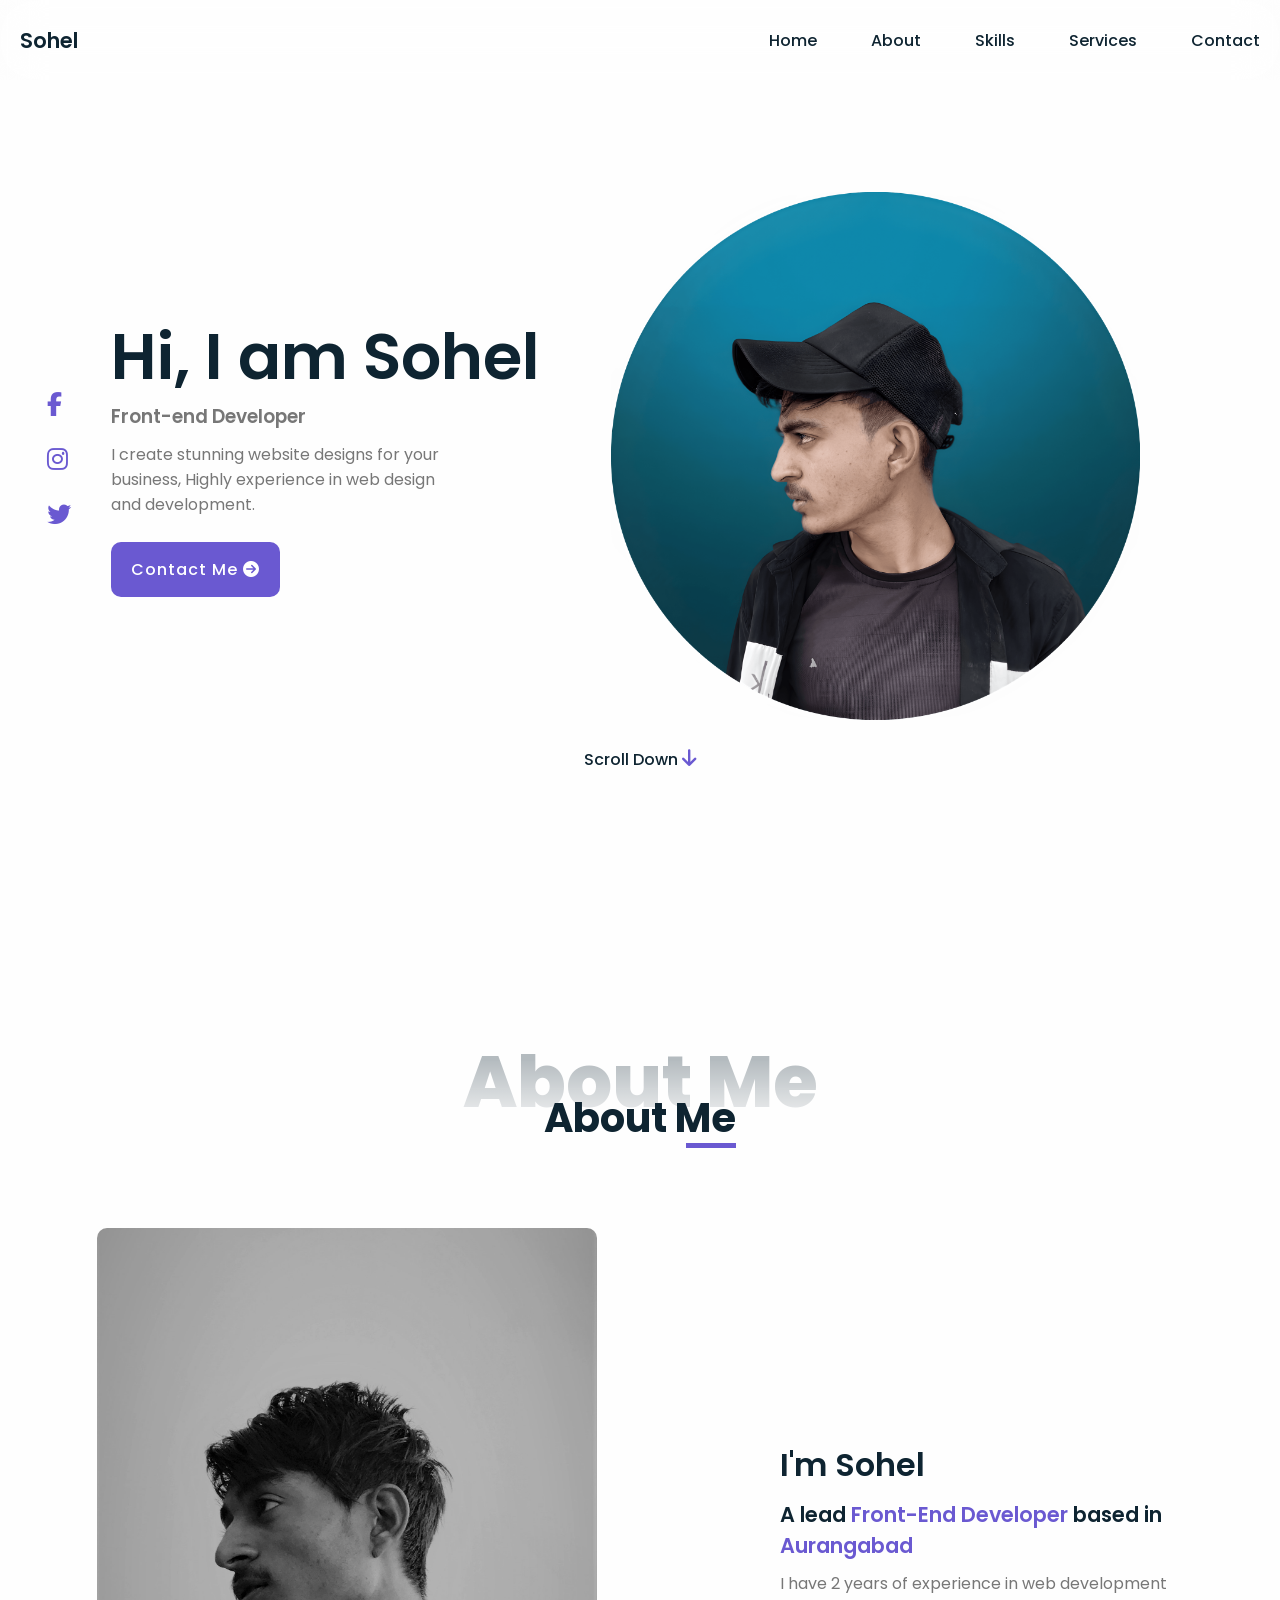
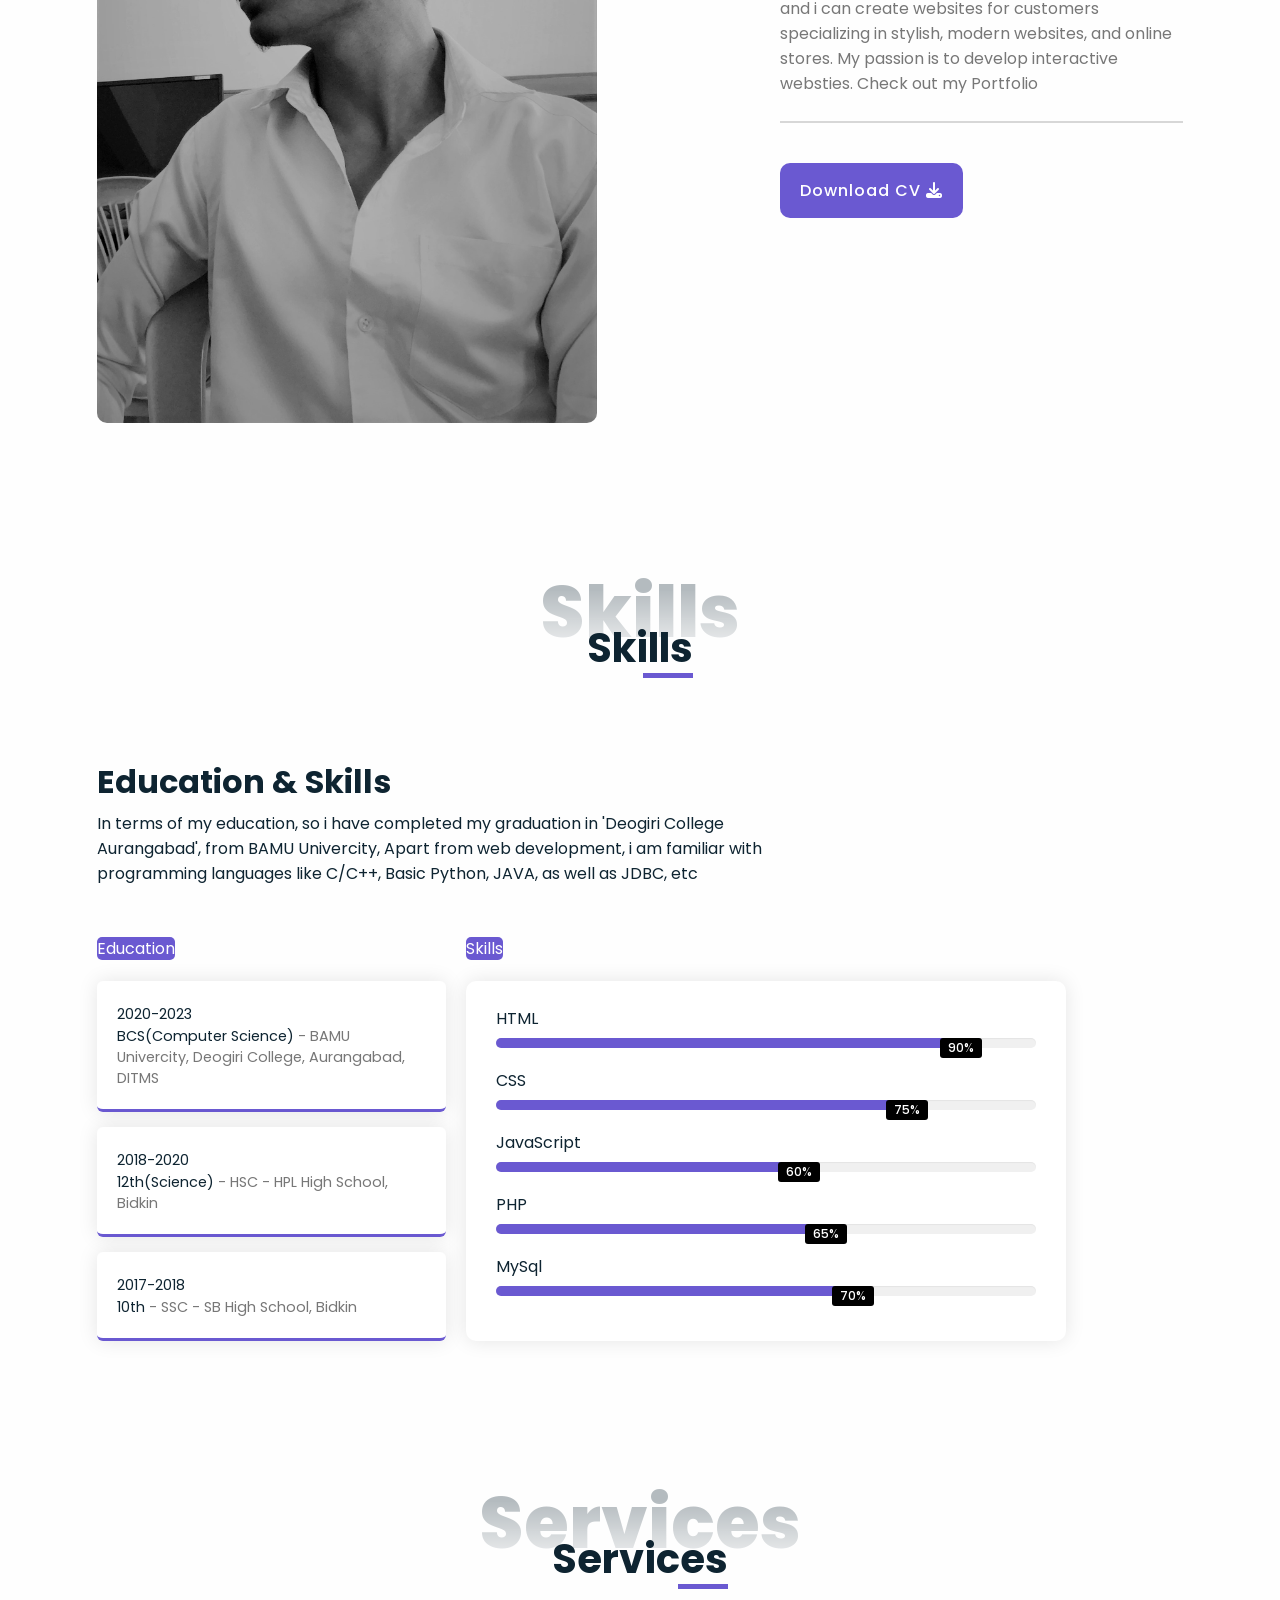
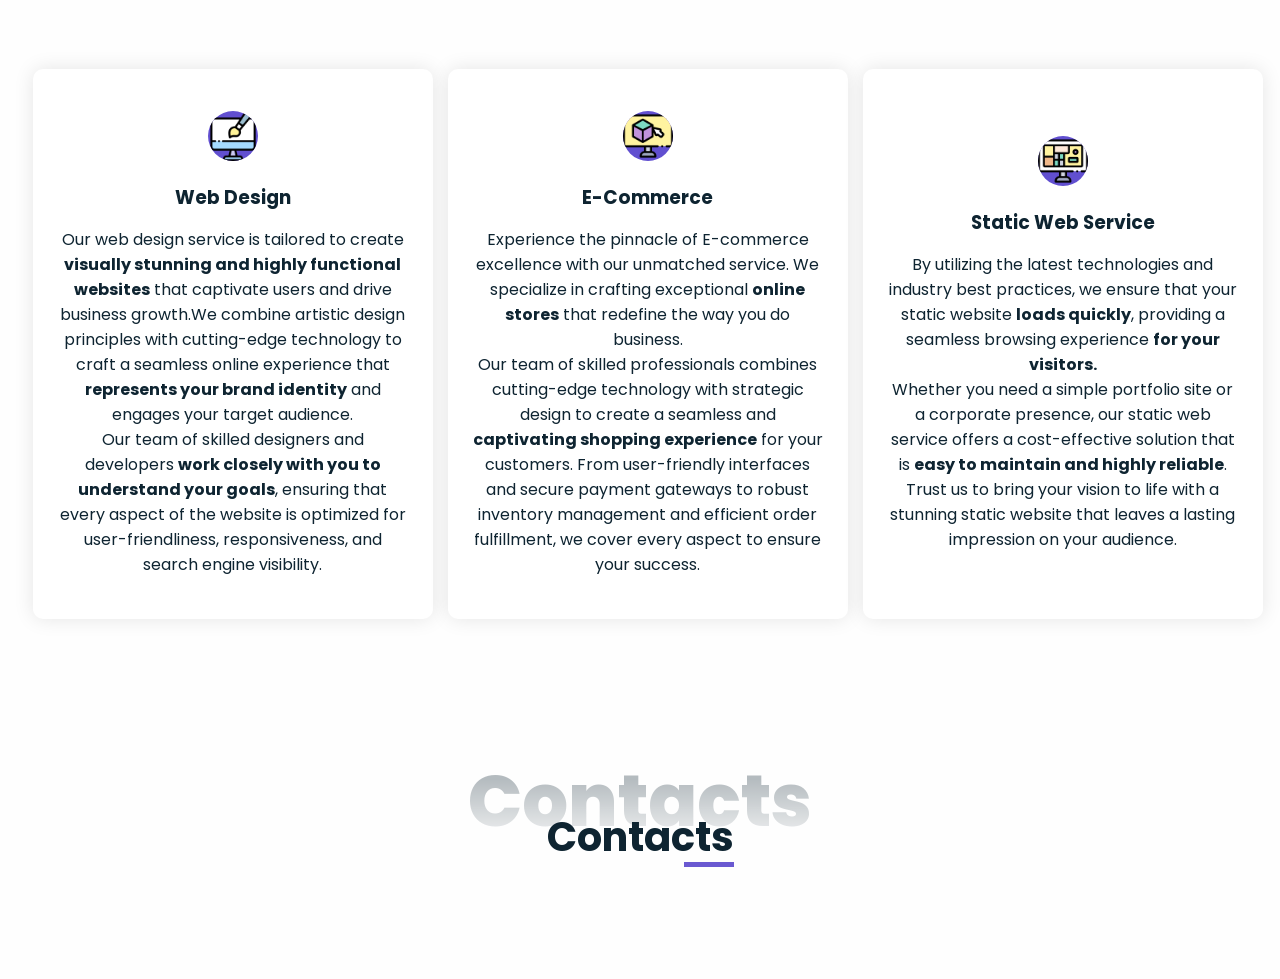
==== index.html @ 74f2a957 "Add files via upload" ====
<!DOCTYPE html>
<html lang="en">

<head>
    <meta charset="UTF-8">
    <meta http-equiv="X-UA-Compatible" content="IE=edge">
    <meta name="viewport" content="width=device-width, initial-scale=1.0">
    <title>Portfolio</title>
    <link rel="stylesheet" href="style.css">
    <link rel="stylesheet" href="https://cdnjs.cloudflare.com/ajax/libs/font-awesome/6.2.1/css/all.min.css">
</head>

<body>


    <!-- ========Header======== -->
    <header>
        <div class="nav-bar">
            <a href="#about" class="logo">Sohel</a>
            <div class="navigation">
                <div class="nav-items">
                    <a href="#home">Home</a>
                    <a href="#about">About</a>
                    <a href="#skills">Skills</a>
                    <a href="#services">Services</a>
                    <a href="#contacts">Contact</a>
                </div>
            </div>
        </div>
    </header>


    <!-- ========Home section======== -->

    <section class="home flex-center" id="home">
        <div class="home-container">
            <div class="media-icons">
                <a href="https://www.facebook.com/realuniqueox/" target="_blank"><i class="fab fa-facebook-f"></i></a>
                <a href="https://www.instagram.com/real_unique_ox_/" target="_blank"><i class="fab fa-instagram"></i></a>
                <a href="#"><i class="fab fa-twitter"></i></a>
            </div>
            <div class="info">
                <h2>Hi, I am Sohel</h2>
                <h3>Front-end Developer</h3>
                <p>I create stunning website designs for your business, Highly experience in web design and development.</p>
                <a href="#contacts" class="btn">Contact Me <i class="fa fa-arrow-circle-right"></i></a>
            </div>
            <div class="home-img">
                <img src="Images/main-img.png" alt="error">
            </div>
        </div>
        <a href="#about" class="scroll-down">Scroll Down <i class="fas fa-arrow-down"></i></a>
    </section>


    <!-- ========About section======== -->

    <section class="about section" id="about">
        <div class="container flex-center">
            <h1 class="section-title-01">About Me</h1>
            <h2 class="section-title-02">About Me</h2>
            <div class="content flex-center">
                <div class="about-img">
                    <img src="Images/about-img.png" alt="error">
                </div>
                <div class="about-info">
                    <div class="description">
                        <h3>I'm Sohel</h3>
                        <h4>A lead <span>Front-End Developer</span> based in <span>Aurangabad</span></h4>
                        <p>I have 2 years of experience in web development and i can create websites for customers specializing in stylish, modern websites, and online stores. My passion is to develop interactive websties. Check out my Portfolio</p>
                    </div>
                    <ul class="professional-list">
                        <li class="list-item">
                            <a href="https://www.mediafire.com/file/l3ec0ldaxnbcbvs/New_Resume.pdf/file" class="btn" target="_blank" >Download CV <i class="fas fa-download"></i></a>
                        </li>
                    </ul>
                </div>
            </div>
        </div>

    </section>

    <!-- ========Skills section======== -->
    <section class="skills section" id="skills">
        <div class="container flex-center">
            <h1 class="section-title-01">Skills</h1>
            <h1 class="section-title-02">Skills</h1>
            <div class="content">
                <div class="skills-description">
                    <h3>Education & Skills</h3>
                    <p>In terms of my education, so i have completed my graduation in 'Deogiri College Aurangabad', from BAMU Univercity, Apart from web development, i am familiar with programming languages like C/C++, Basic Python, JAVA, as well as JDBC, etc </p>
                </div>
                <div class="skills-info education-all">
                    <div class="education">
                        <h4><label>Education</label></h4>
                        <ul class="edu-list">
                            <li class="item">
                                <span class="year">2020-2023</span>
                                <p><span>BCS(Computer Science)</span> - BAMU Univercity, Deogiri College, Aurangabad, DITMS</p>
                            </li>
                            <li class="item">
                                <span class="year">2018-2020</span>
                                <p><span>12th(Science)</span> - HSC - HPL High School, Bidkin</p>
                            </li>
                            <li class="item">
                                <span class="year">2017-2018</span>
                                <p><span>10th</span> - SSC - SB High School, Bidkin</p>
                            </ul>
                        </li>
                    </div>

                    <!-- <div class="education">

                        <h4><label>Skills</label></h4>
                        <ul class="bars">

                            <li class="bar">
                                <div class="info">
                                    <span>HTML</span>
                                    <span>95%</span>
                                </div>
                                <div class="line html"></div>
                            </li>

                            <li class="bar">
                                <div class="info">
                                    <span>CSS</span>
                                    <span>85%</span>
                                </div>
                                <div class="line css"></div>
                            </li>

                            <li class="bar">
                                <div class="info">
                                    <span>JavaScript</span>
                                    <span>80%</span>
                                </div>
                                <div class="line javscript"></div>
                            </li>

                            <li class="bar">
                                <div class="info">
                                    <span>Jquery</span>
                                    <span>80%</span>
                                </div>
                                <div class="line jquery"></div>
                            </li>

                            <li class="bar">
                                <div class="info">
                                    <span>PHP</span>
                                    <span>75%</span>
                                </div>
                                <div class="line jquery"></div>
                            </li>

                        </ul>
                    </div> -->
                

                       <div class="education">

                        <h4><label>Skills</label></h4>

                        <div class="skills-bar">
                        <div class="bar">
                            <div class="info">
                                <span>HTML</span>
                            </div>
                            <div class="progress-line html"><span></span></div>
                        </div>
                        
                        <div class="bar">
                            <div class="info">
                                <span>CSS</span>
                            </div>
                            <div class="progress-line css"><span></span></div>
                        </div>
                        
                        <div class="bar">
                            <div class="info">
                                <span>JavaScript</span>
                            </div>
                            <div class="progress-line js"><span></span></div>
                        </div>
                        
                        <div class="bar">
                            <div class="info">
                                <span>PHP</span>
                            </div>
                            <div class="progress-line php"><span></span></div>
                        </div>
                        
                        <div class="bar">
                            <div class="info">
                                <span>MySql</span>
                            </div>
                            <div class="progress-line mysql"><span></span></div>
                        </div>
                    </div> 
                    </div>
                </div>
            </div>
        </div>
    </section>


        <!-- ========Services section======== -->
        <section class="services section" id="services">

            <div class="container flex-center">
                <h1 class="section-title-01">Services</h1>
                <h1 class="section-title-02">Services</h1>
                <div class="content">
                <div class="rows services">
                    
                    <div class="Card col-md-3 text-center">
                        <div class="icon">
                        <img src="Images/service-icons/icon1.png" alt="error">
                        </div>
                        <div>
                            <h3 class="heading">Web Design</h3>
                            <p class="description">Our web design service is tailored to create <b>visually stunning and highly functional websites</b> that captivate users and drive business growth.We combine artistic design principles with cutting-edge technology to craft a seamless online experience that <b>represents your brand identity</b> and engages your target audience. <br>Our team of skilled designers and developers <b>work closely with you to understand your goals</b>, ensuring that every aspect of the website is optimized for user-friendliness, responsiveness, and search engine visibility.</p>
                        </div>
                    </div>

                    <div class="Card col-md-3 text-center">
                        <div class="icon">
                            <img src="Images/service-icons/icon2.png" alt="error">
                        </div>
                        <div>
                            <h3 class="heading">E-Commerce</h3>
                            <p class="description">Experience the pinnacle of E-commerce excellence with our unmatched service. We specialize in crafting exceptional <b>online stores</b> that redefine the way you do business. <br> Our team of skilled professionals combines cutting-edge technology with strategic design to create a seamless and <b>captivating shopping experience</b> for your customers. From user-friendly interfaces and secure payment gateways to robust inventory management and efficient order fulfillment, we cover every aspect to ensure your success.</p>
                        </div>
                    </div>

                    <div class="Card col-md-3 text-center">
                        <div class="icon">
                            <img src="Images/service-icons/icon3.png" alt="error">
                        </div>
                        <div>
                            <h3 class="heading">Static Web Service</h3>
                            <p class="description">By utilizing the latest technologies and industry best practices, we ensure that your static website <b>loads quickly</b>, providing a seamless browsing experience <b>for your visitors.</b> <br> Whether you need a simple portfolio site or a corporate presence, our static web service offers a cost-effective solution that is <b>easy to maintain and highly reliable</b>. Trust us to bring your vision to life with a stunning static website that leaves a lasting impression on your audience.</p>
                        </div>
                    </div>

                </div>    
                </div>
        </section>

        <!-- ========Contacts section======== -->
        <section class="contacts section" id="contacts">

            <div class="container flex-center">
                <h1 class="section-title-01">Contacts</h1>
                <h1 class="section-title-02">Contacts</h1>
                <div class="content">
                    <div class="Rectangle">
                        
                    </div>
                </div>




        </section>

    <!-- ========External Scripts======== -->
    <script src="main.js"></script>
</body>

</html>
---- style.css ----
@import url('https://fonts.googleapis.com/css2?family=Poppins:ital,wght@0,100;0,200;0,300;0,400;0,500;0,600;0,700;0,800;0,900;1,100;1,200;1,300;1,400;1,500;1,600;1,700;1,800;1,900&display=swap');

:root{
    /* ========Main theme colors======== */
    --first-color: #0e2431;
    --second-color: #6a59d1;
    --third-color: #777;

    /* ========Hover colors======== */
    --hover-color: #614fd0;

    /* ========Background colors======== */
    --body-bg-color: #fefefe;
    --card-bg-color: #fff;
    --modal-bg-color: #fff;
    --bg-transparent-color: rgba(0,0,0,0.1);
    --transparent-color-01: rgba(0,0,0,0.1);
    --transparent-color-02: rgba(106,89,209,0.1);
    --line-color: #d7d7d7;

    /* ========colors Filter======== */
    --color-filter: invert(1);
    
    /* ========Box shadow======== */
    --box-shadow: 0px 0px 20px rgb(0 0 0 / 10%);


    /* ========Font size======== */
    --small-font-size: 0.9em;
    --normal-font-size: 1em;

    /* ========Scrollbar colors======== */
    --scroll-bar-color: #c5cadf;
    --scroll-thumb-color: #70768a;
    --scroll-thumb-hover-color: #454f6b;

}

*{
    margin: 0;
    padding: 0;
    box-sizing: border-box;
    font-family: 'Poppins', sans-serif;
}

html{
    scroll-behavior: smooth;
}

body{
    color: var(--first-color);
    background: var(--body-bg-color);
    margin: 2rem 0 0 0;
    transition: .5s ease;
}
a{
    text-decoration: none;
}
li{
    list-style: none;
}


/* ========Scroll bar======== */
::-webkit-scrollbar{
    width: 10px;
    background: var(--scroll-bar-color);
}
::-webkit-scrollbar-thumb{
    background: var(--scroll-thumb-color);
    border-radius: 2em;
}
::-webkit-scrollbar-thumb:hover{
    background: var(--scroll-thumb-hover-color);
}


 /* ========Header======== */
header
{
    z-index: 99999;
    width: 100%;
    position: fixed;
    top: 0;
    left: 0;    
    backdrop-filter: blur(20px);
    transition: .6s ease;
}
header.sticky{
    background: rgba(255, 255, 255, 0.1);
    box-shadow: var(--box-shadow);
}

.nav-bar{
    position: relative;
    height: calc(4rem + 1rem);
    max-width: 1650px;
    display: flex;
    justify-content: space-between;
    align-items: center;
    margin-left: auto;
    margin-left: auto;
    padding: 0 20px;
    transition: .6s ease;
}
header.sticky .nav-bar {
    height: calc(2.5rem + 1rem);

}


.nav-bar .logo{
    color: var(--first-color);
    font-size: 1.3em;
    font-weight: 600;
}

.nav-items a{
    color: var(--first-color);
    font-weight: 500;
}

.nav-items a:not(:last-child)
{
    margin-right: 50px;
}


/* ========Header======== */
.home{
    position: relative;
    max-width: 1250px;
    min-height: 100vh;
    margin-left: auto;
    margin-right: auto;
    padding: 4rem 2rem;
    flex-direction: column;
}
.home .home-container{
    display: flex;
    justify-content:space-between;
    align-items: center;
    width: 100%;
}

.home-container .media-icons{
    display: flex;
    flex-direction: column;
    margin-right: 40px;
}

.home-container .media-icons a{
    color: var(--second-color);
    font-size: 1.5em;
    margin: 10px 0;
}

.home-container .media-icons a:hover{
    color: var(--hover-color);
}

.home-container .info h2{
    width: 500px;
    font-size: 4em;
    font-weight: 600;
    line-height: 70px;
}

.home-container .info h3{
    color: var(--third-color);
    font-feature-settings: 1.3em;
    font-weight: 600;
    line-height: 50px;
}

.home-container .info p{
    color: var(--third-color);
    font-size: var(--normal-font-size);
    max-width: 350px;
}

.btn{
    background: var(--second-color);
    color: #fff;
    font-size: var(--normal-font-size);
    font-weight: 500;
    display: inline-block;
    margin-top: 25px;
    padding: 15px 20px;
    letter-spacing: 1px;
    border-radius: 10px;
}
.btn:hover{
    background: var(--hover-color);
}

.home-container .home-img{
    position: relative;
}

.home-container .home-img img{
    width:85%;
    transform: translate(0,0);
}

.home .scroll-down{
    color: var(--first-color);
    font-size: var(--normal-font-size);
    font-weight: 500;
    margin-top: 20px;
}

.home .scroll-down i{
    color: var(--second-color);
    font-size: 1.2em;
    animation: arrow-down ease 2s infinite;
}

@keyframes arrow-down{
    0%{
        transform: translateY(0);
    }
    30%{
        transform: translateY(10px);
    }
}



/* ========Common styles for all sessions======== */
.flex-center{
    display: flex;
    justify-content: center;
    align-items: center;
}

.section{
    position: relative;
    width: 1150px;
    margin-left: auto;
    margin-right: auto;
    padding: 6rem 2rem 2rem;
}
.sub-section{
    position: relative;
    width: 1150px;
    margin-left: auto;
    margin-right: auto;
    padding: 6rem 0rem;
}

.section-title-01{
    font-size: 4.5em;
    font-weight: 800;
    margin-bottom: 2rem;
    background: linear-gradient(to top, transparent 0%, var(--first-color) 70%);
    -webkit-background-clip: text;
    -webkit-text-fill-color: transparent;
    opacity: .3;
}

.section-title-02{
    font-size: 2.5em;
    font-weight: 700;
    transform: translateY(-80px);
}

.section-title-02:before{
    content: '';
    position: absolute;
    width: 50px;
    height: 5px;
    right: 0;
    bottom: 0;
    background: var(--second-color);
}

.container{
    position: relative;
    flex-direction: column;
}

/* ========About section======== */
.about .container .content{
    column-gap: 40px;
    width: 100%;
}

.about-img{
    position: relative;
}

.about-img img{
    max-width: 50%;
    min-width: 500px;
    border-radius: 10px;
}

.about-info .description{
     max-width: 1000px;
}

.about-info .description h3{
    font-size: 2em;
    font-weight: 600;
    margin-bottom: 10px;
}

.about-info .description h4{
    font-size: 1.3em;
    font-weight: 600;
    margin-bottom: 10px;
}

.about-info .description h4 span{
    color: var(--second-color);
}

.about-info .description p{
    color: var(--third-color);
    font-size: var(--normal-font-size);
    margin-bottom: 15px;
    padding-bottom: 25px;
    border-bottom: 2px solid var(--line-color);
}

.about-info .professional-list{
    display: flex;
    column-gap: 30px;
}

/* .about-info .professional-list .list-item h3{
    font-size: 2.5em;
    font-weight: 700;
}

.about-info .professional-list .list-item span{
    color: var(--third-color);
    font-size: var(--small-font-size);
} */



/* ========Skills section======== */

.skills .container .content{
    width: 100%;
}
.skills-description{
    max-width: 700px;
    margin-bottom: 50px;
}
.skills-description h3{
    font-size: 2em;
    margin-bottom: 5px;
}
.skills-info{
    max-width: 100%;
    display: grid;
    grid-template-columns: repeat(auto-fill, minmax(300px, 1fr));
    gap: 20px;
    margin: 0 auto;
}
.skills-info h4{
    margin-bottom: 20px;
}
.skills-info h4 label{
    background: var(--second-color);
    color: #fff;
    font-size: var(--normal-font-size);
    font-weight: 400;
    padding: 5px, 15px;
    border-radius: 5px;
}
.education-all{
    background: 80px;
}
.edu-list .item{
    background: var(--card-bg-color);
    box-shadow: var(--box-shadow);
    border-bottom: 3px solid var(--second-color);
    padding: 20px;
    margin-top: 15px;
    border-radius: 6px;
    transition: .3s ease;
}
.edu-list .item .year{
    font-size: var(--small-font-size);
    margin-bottom: 5px;
}
.edu-list .item p{
    color: var(--third-color);
    font-size: var(--small-font-size);

}
.edu-list .item p span{
    color: var(--first-color);
    font-size: var(--normal-font-size);
    font-weight: 500px;
}
/* .bar{
    background: ;
} */

    /* CUSTOME PROGRESS BAR */


.skills-bar{
    width: 600px;
    background: var(--card-bg-color);
    border-radius: 10px;
    padding: 25px 30px;
    /* box-shadow: 5px 5px 10px rgba(0, 0, 0, 0.2); */
    box-shadow: 0px 0px 20px rgb(0 0 0 / 10%);;
}
.skills-bar .bar{
    margin: 20px 0;
}
.skills-bar .bar:first-child{
    margin-top: 0px;
}
.skills-bar .bar .info{
    margin-bottom: 7px;
}

.skills-bar .bar .info span{
    /* font-size: 17px; */
    /* font-weight: 500; */
}

.skills-bar .bar .progress-line{
    position: relative;
    height: 10px;
    width: 100%;
    background: #f0f0f0;
    transform: scaleX(0);
    transform-origin: left;
    box-shadow: inset 0px 1px 1px rgba(0, 0, 0, 0.05), 
                      0px 1px rgba(255, 255, 255, 0.8);
    border-radius: 10px;

    animation: animate 1s cubic-bezier(1, 0, 0.5, 1) forwards;
}

.bar .progress-line span{
    height: 100%;
    width: 80%;
    background: var(--second-color);
    position: absolute;
    border-radius: 10px;
    transform: scaleX(0);
    transform-origin: left;
    animation: animate 1s 1s cubic-bezier(1, 0, 0.5, 1) forwards;

}
@keyframes animate {
    100%{
        transform: scaleX(1);
    }
}

.progress-line.html span{
    width: 90%;
}

.progress-line.css span{
    width: 80%;
}

.progress-line.js span{
    width: 60%;
}

.progress-line.php span{
    width: 65%;
}

.progress-line.mysql span{
    width: 70%;
}

.bar .progress-line span::after{
    position: absolute;
    /* content: "80%"; */
    right: 0;
    top: -28;
    color: #fff;
    font-size: 12px;
    font-weight: 500;
    background: #000;
    padding: 1px 8px;
    border-radius: 3px;
}
.bar .progress-line.html span::after{
    content: "90%";
}
.bar .progress-line.css span::after{
    content: "75%";
}
.bar .progress-line.js span::after{
    content: "60%";
}
.bar .progress-line.php span::after{
    content: "65%";
}
.bar .progress-line.mysql span::after{
    content: "70%";
}

    /* Services section */


.Card{
    height: 550px;
    width: 400px;
    padding: 25px;
    border-radius: 10px;
    margin-left: 15px;
    background: var(--card-bg-color);
    box-shadow: 0px 0px 20px rgb(0 0 0 / 10%);
    display: flex;
    flex-direction: column;
    text-align: center;
    justify-content: center;
    align-items: center;
}

.services{
    display: flex;
    align-items: center;
    justify-content: center;
}

.services .Card:nth-child(1):hover{
    background-color: rgba(62, 47, 153, 8%);
}
.services .Card:nth-child(2):hover{
    background-color: rgb(106 89 209 / 8%);
}
.services .Card:nth-child(3):hover{
    background-color: rgb(106 89 209 / 8%);
}

.services .Card .icon img{
    width: 50px;
    background-color:#614fd0;
    border-radius: 50%;
    margin-bottom: 15px;
}

.services .heading{
    margin-bottom: 15px;
}
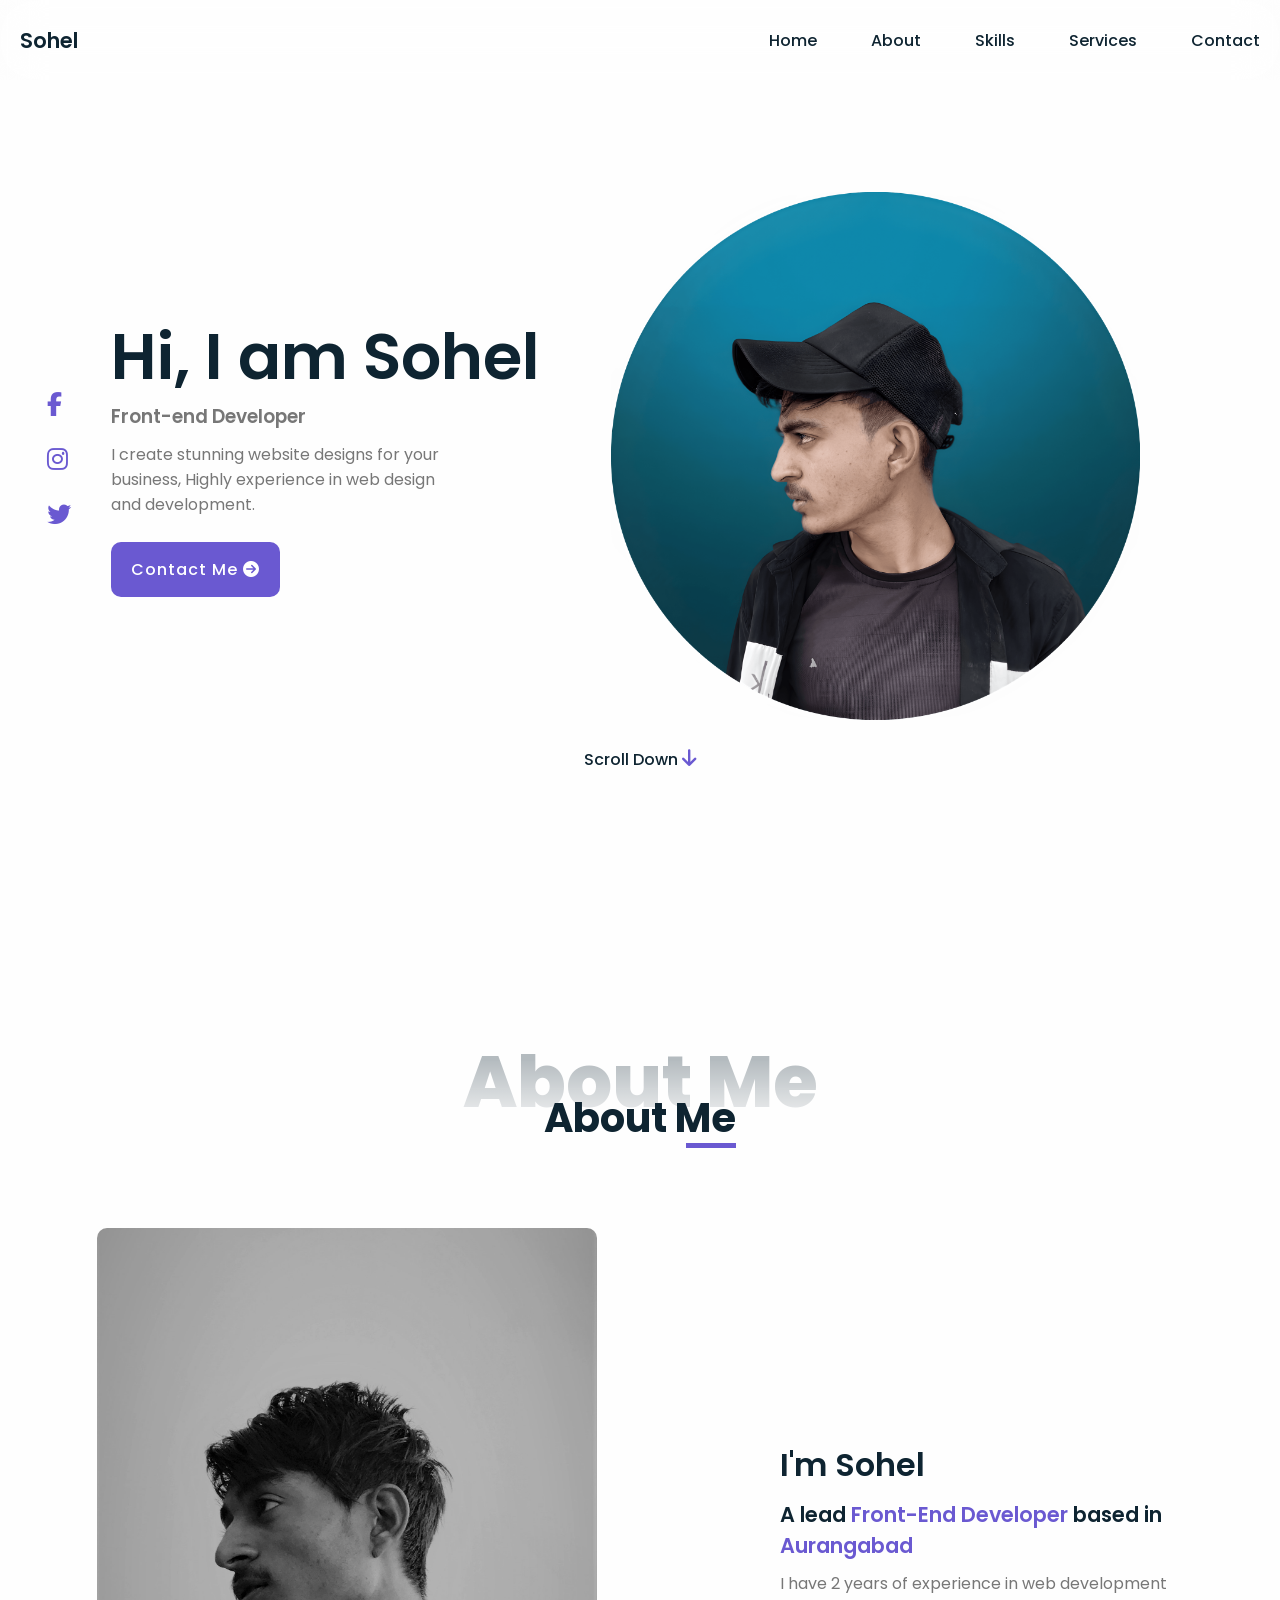
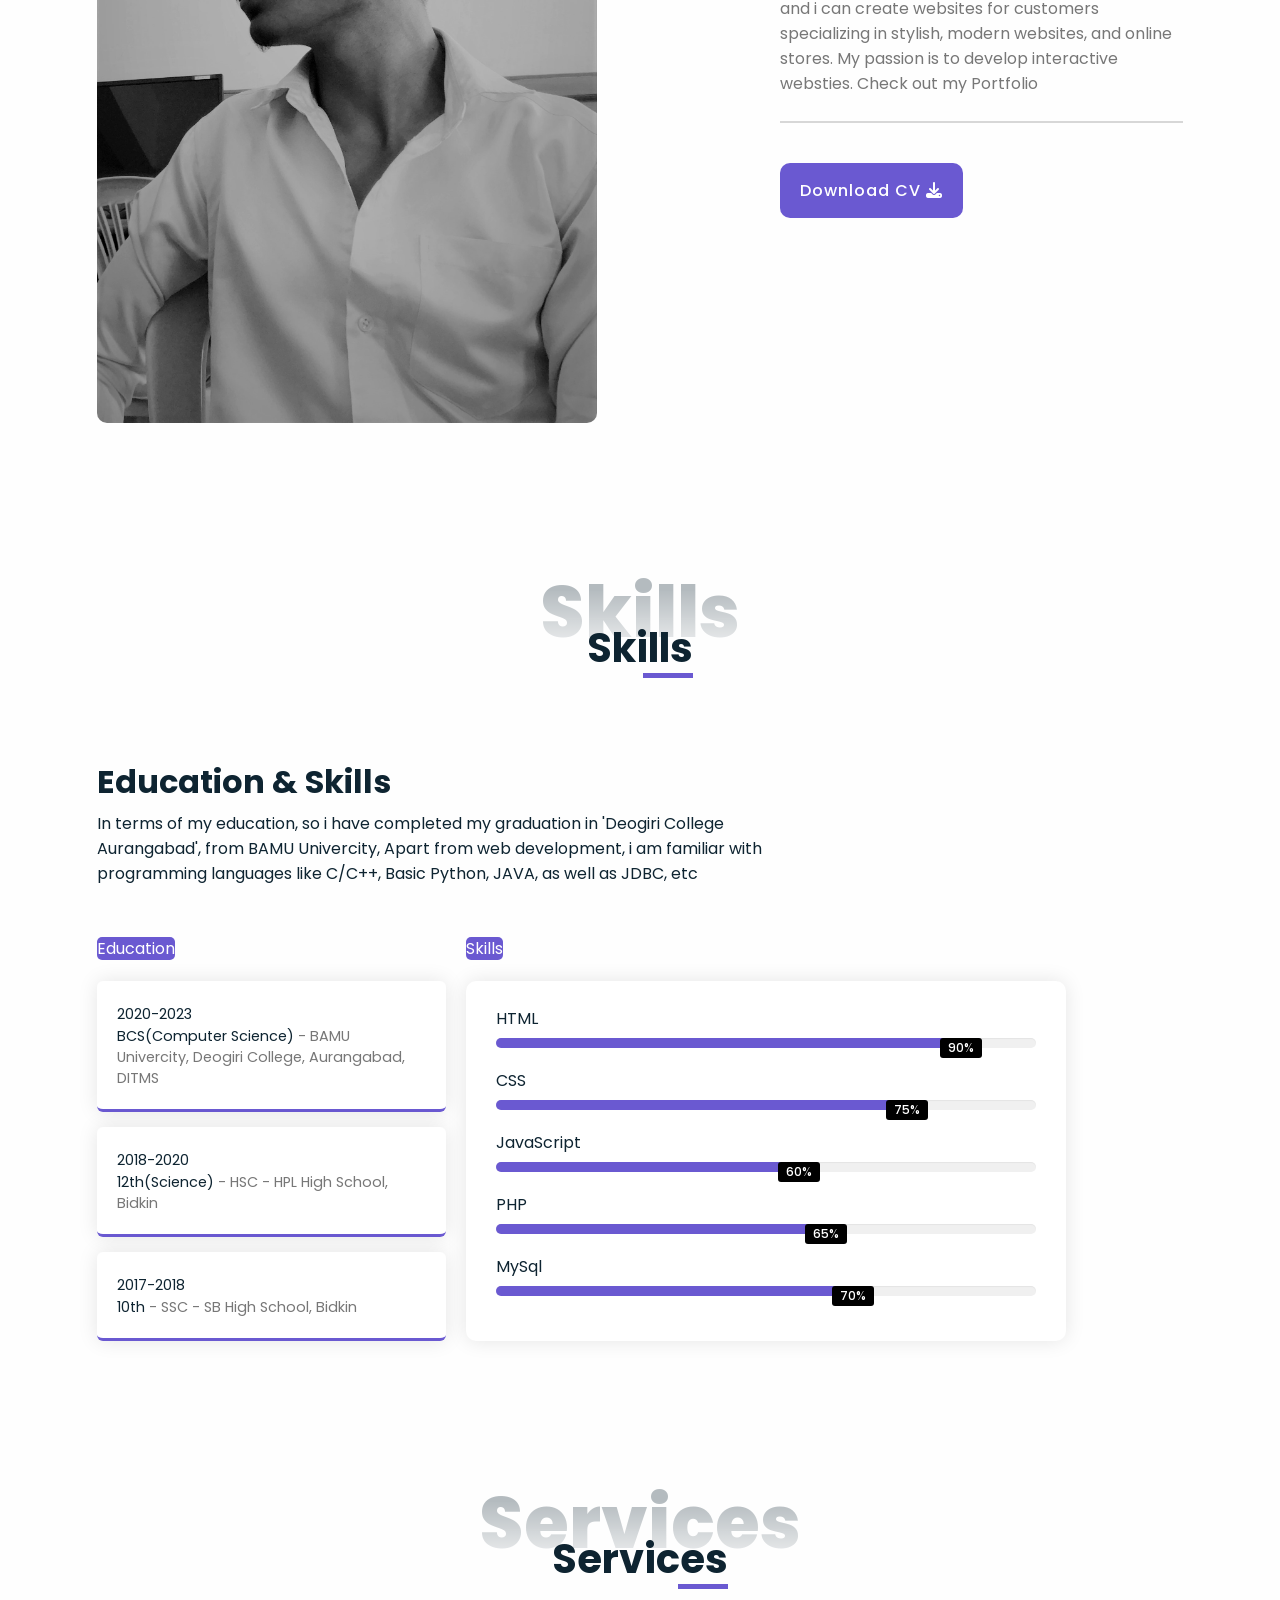
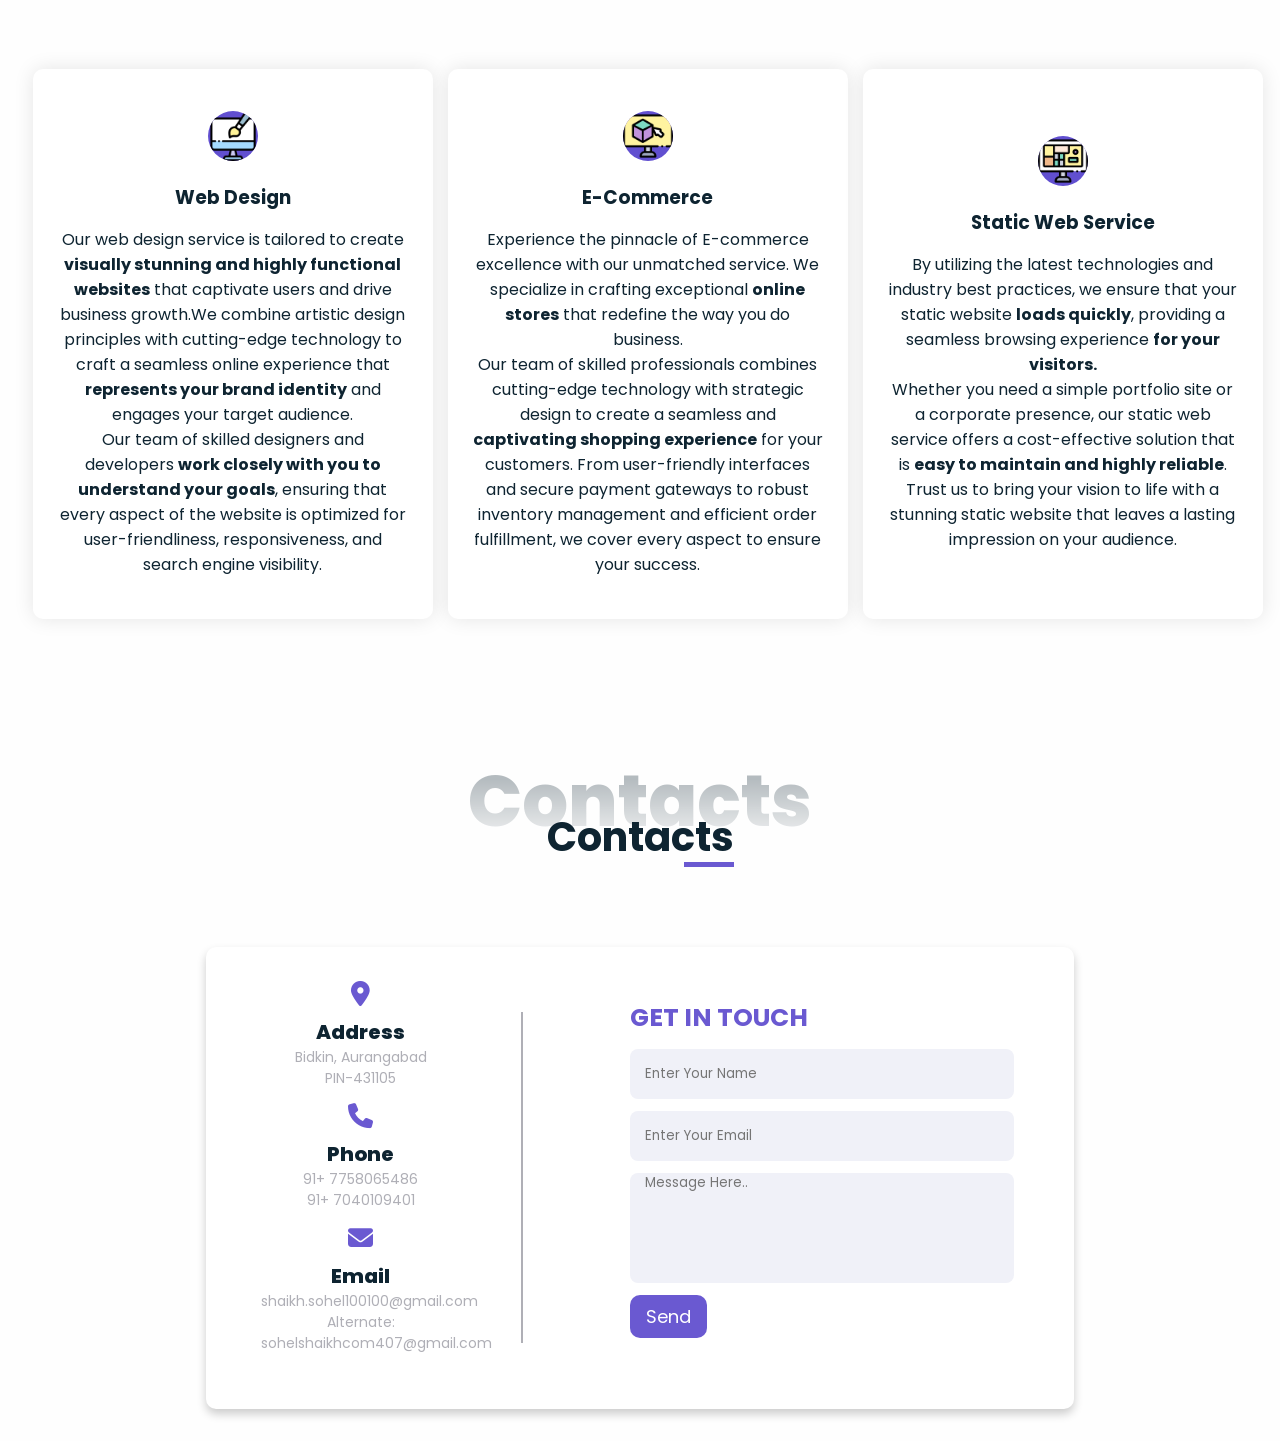
==== commit d8eed853: "Add files via upload" ====
--- a/index.html
+++ b/index.html
@@ -254,17 +254,65 @@
             <div class="container flex-center">
                 <h1 class="section-title-01">Contacts</h1>
                 <h1 class="section-title-02">Contacts</h1>
-                <div class="content">
-                    <div class="Rectangle">
-                        
-                    </div>
-                </div>
-
+                <div class="form-content">
+                    <div class="left-side">
+                        
+                        <div class="address details">
+                            <i class="fa-solid fa-location-dot"></i>
+                            <div class="topic">Address</div>
+                            <div class="text-one">Bidkin, Aurangabad</div>
+                            <div class="text-two">PIN-431105</div>
+                        </div>
+
+                        <div class="phone details">
+                            <i class="fa-solid fa-phone"></i>
+                            <div class="topic">Phone</div>
+                            <div class="text-one">91+ 7758065486</div>
+                            <div class="text-two">91+ 7040109401</div>
+                        </div>
+                        
+                        <div class="email details">
+                            <i class="fa-solid fa-envelope"></i>
+                            <div class="topic">Email</div>
+                            <div class="text-one">shaikh.sohel100100@gmail.com</div>
+                            <div class="text-two">Alternate: sohelshaikhcom407@gmail.com</div>
+                        </div>
+
+                    </div>
+
+                    <div class="right-side">
+                        <div class="topic-text">
+                            
+                            GET IN TOUCH
+
+                        <form action="#">
+
+                            <div class="input-box">
+                                <input type="text" placeholder="Enter Your Name">
+                            </div>
+                            <div class="input-box">
+                                <input type="email" placeholder="Enter Your Email">
+                            </div>
+                            <div class="input-box">
+                                <textarea placeholder="Message Here.."></textarea>
+                            </div>
+                            <div class="button">
+                                <input type="button" value="Send">
+                            </div>
+
+                        </form>
+                    </div>
+                    </div>
+                </div>
 
 
 
         </section>
 
+    
+        <!-- ========CDN javascripts File for Emails======== -->
+
+  
     <!-- ========External Scripts======== -->
     <script src="main.js"></script>
 </body>
--- a/style.css
+++ b/style.css
@@ -551,3 +551,110 @@
 .services .heading{
     margin-bottom: 15px;
 }
+
+
+
+/* Contacts Sections */
+
+.form-content{
+    width: 80%;
+    background: #fff;
+    padding: 20px 60px 40px 40px;
+    border-radius: 10px;
+    box-shadow: 0 5px 10px rgba(0, 0, 0, 0.2);
+}
+
+.container .form-content{
+    display: flex;
+    align-items: center;
+    justify-content:space-between;
+}
+
+.container .form-content .left-side{
+    width: 30%;
+    height: 100%;
+    position: relative;
+}
+
+.container .form-content::before{
+    content: '';
+    position: absolute;
+    height: 50%;
+    width: 2px;
+    right: -15;
+    top: 40%;
+    transform: translateY(-20%);
+    transform: translateX(275px);
+    background-color: #afafb6;
+
+}
+
+.container .form-content .details{
+    margin: 15px;
+    text-align: center;
+}
+
+.container .form-content .details i{
+    font-size: 25px;
+    color: var(--second-color);
+    margin-bottom: 10px;
+}
+
+.container .form-content .details .topic{
+    font-size: 20px;
+    font-weight: 750;
+}
+
+.container .form-content .details .text-one, .text-two{
+    font-size: 14px;
+    color: #afafb6;
+}
+
+
+.container .form-content .right-side{
+    width: 50%;
+    margin-left: 75px;
+}
+
+.container .form-content .right-side .topic-text{
+    font-size: 25px;
+    font-weight: bold;
+    color: var(--second-color);
+}
+
+.right-side .input-box{
+    height: 50px;
+    width: 100%;
+    margin: 12px 0;
+}
+
+.right-side .input-box input, textarea{
+    height: 100%;
+    width: 100%;
+    border: none;
+    border-radius: 8px;
+    background: #F0F1F8;
+    padding: 0 15px;
+    resize: none;
+    outline: none;
+}
+
+.right-side .input-box textarea{
+    min-height: 110px;
+}
+
+.right-side .button{
+    margin-top: 60px;
+    display: inline-block;
+}
+
+.right-side .button input{
+    color: #fff;
+    font-size: 18px;
+    outline: none;
+    border: none;
+    padding: 8px 16px;
+    border-radius: 10px;
+    cursor: pointer;
+    background-color: var(--second-color);
+}
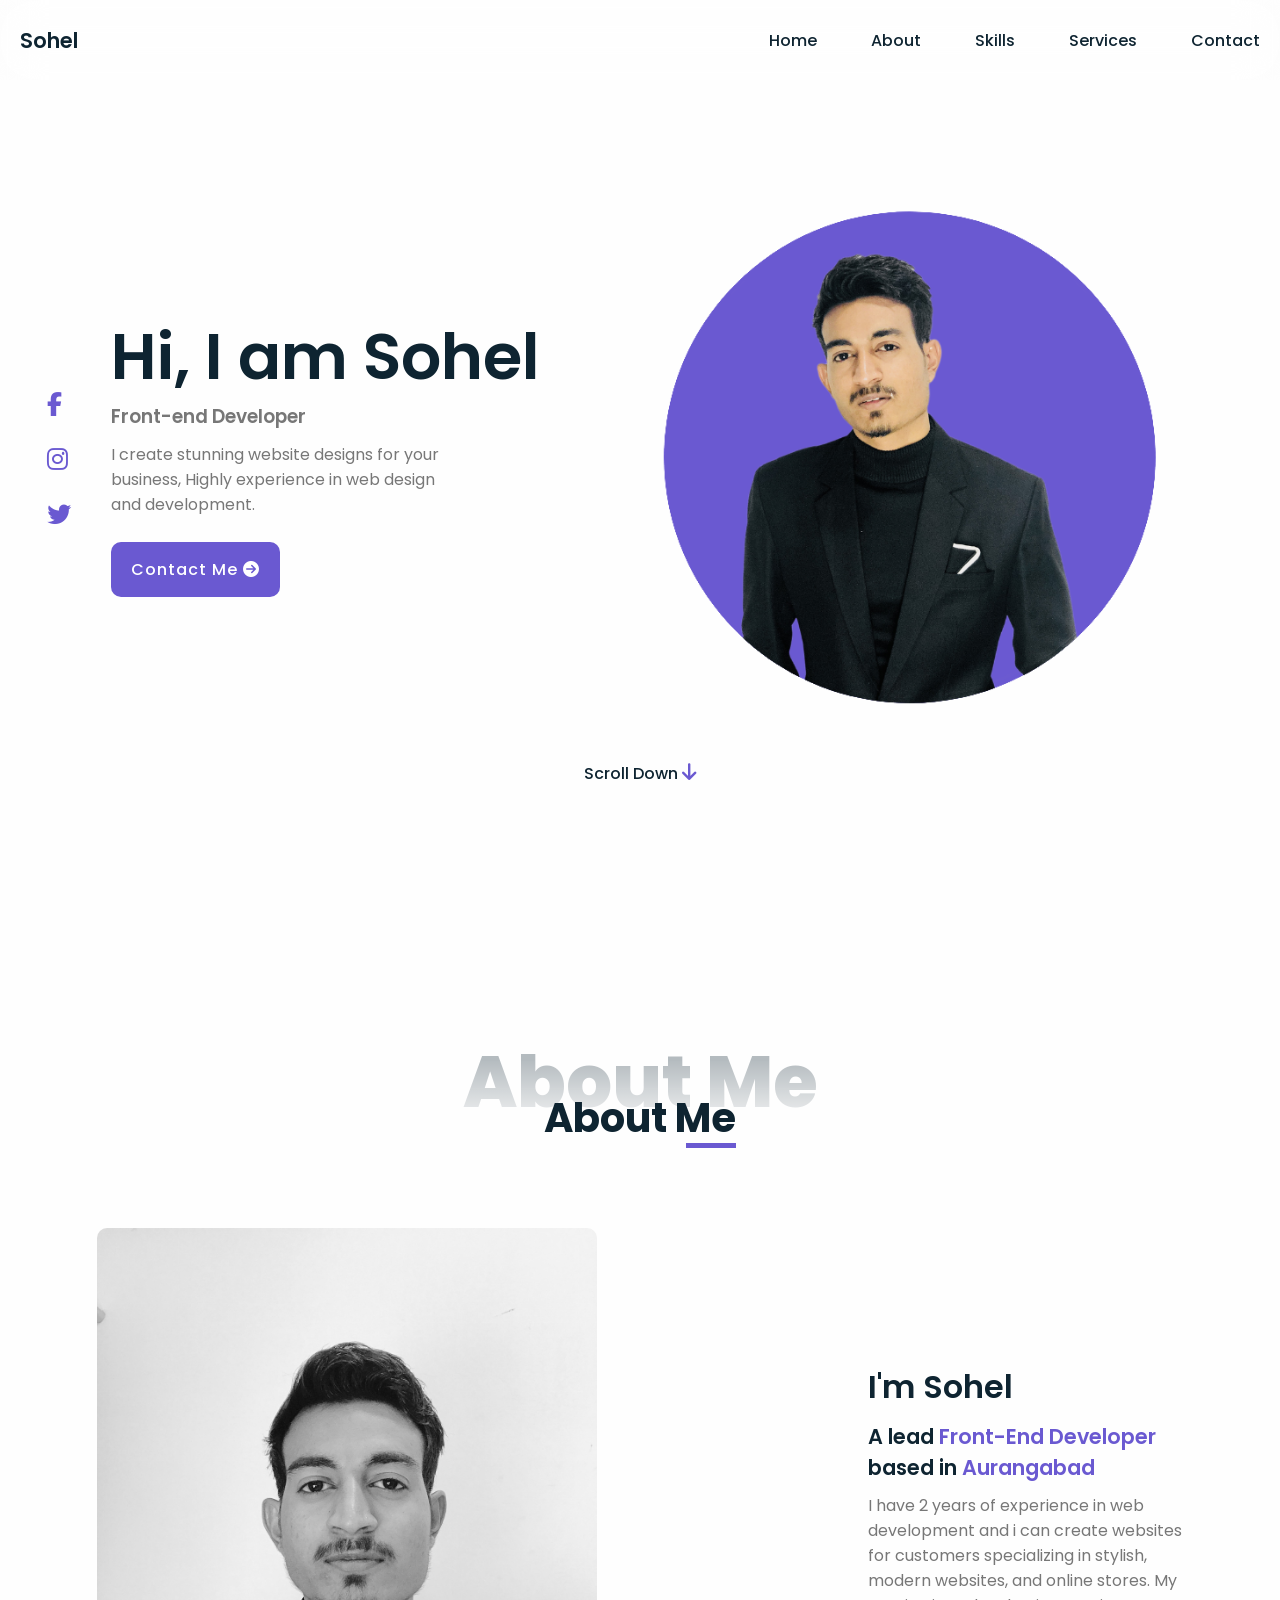
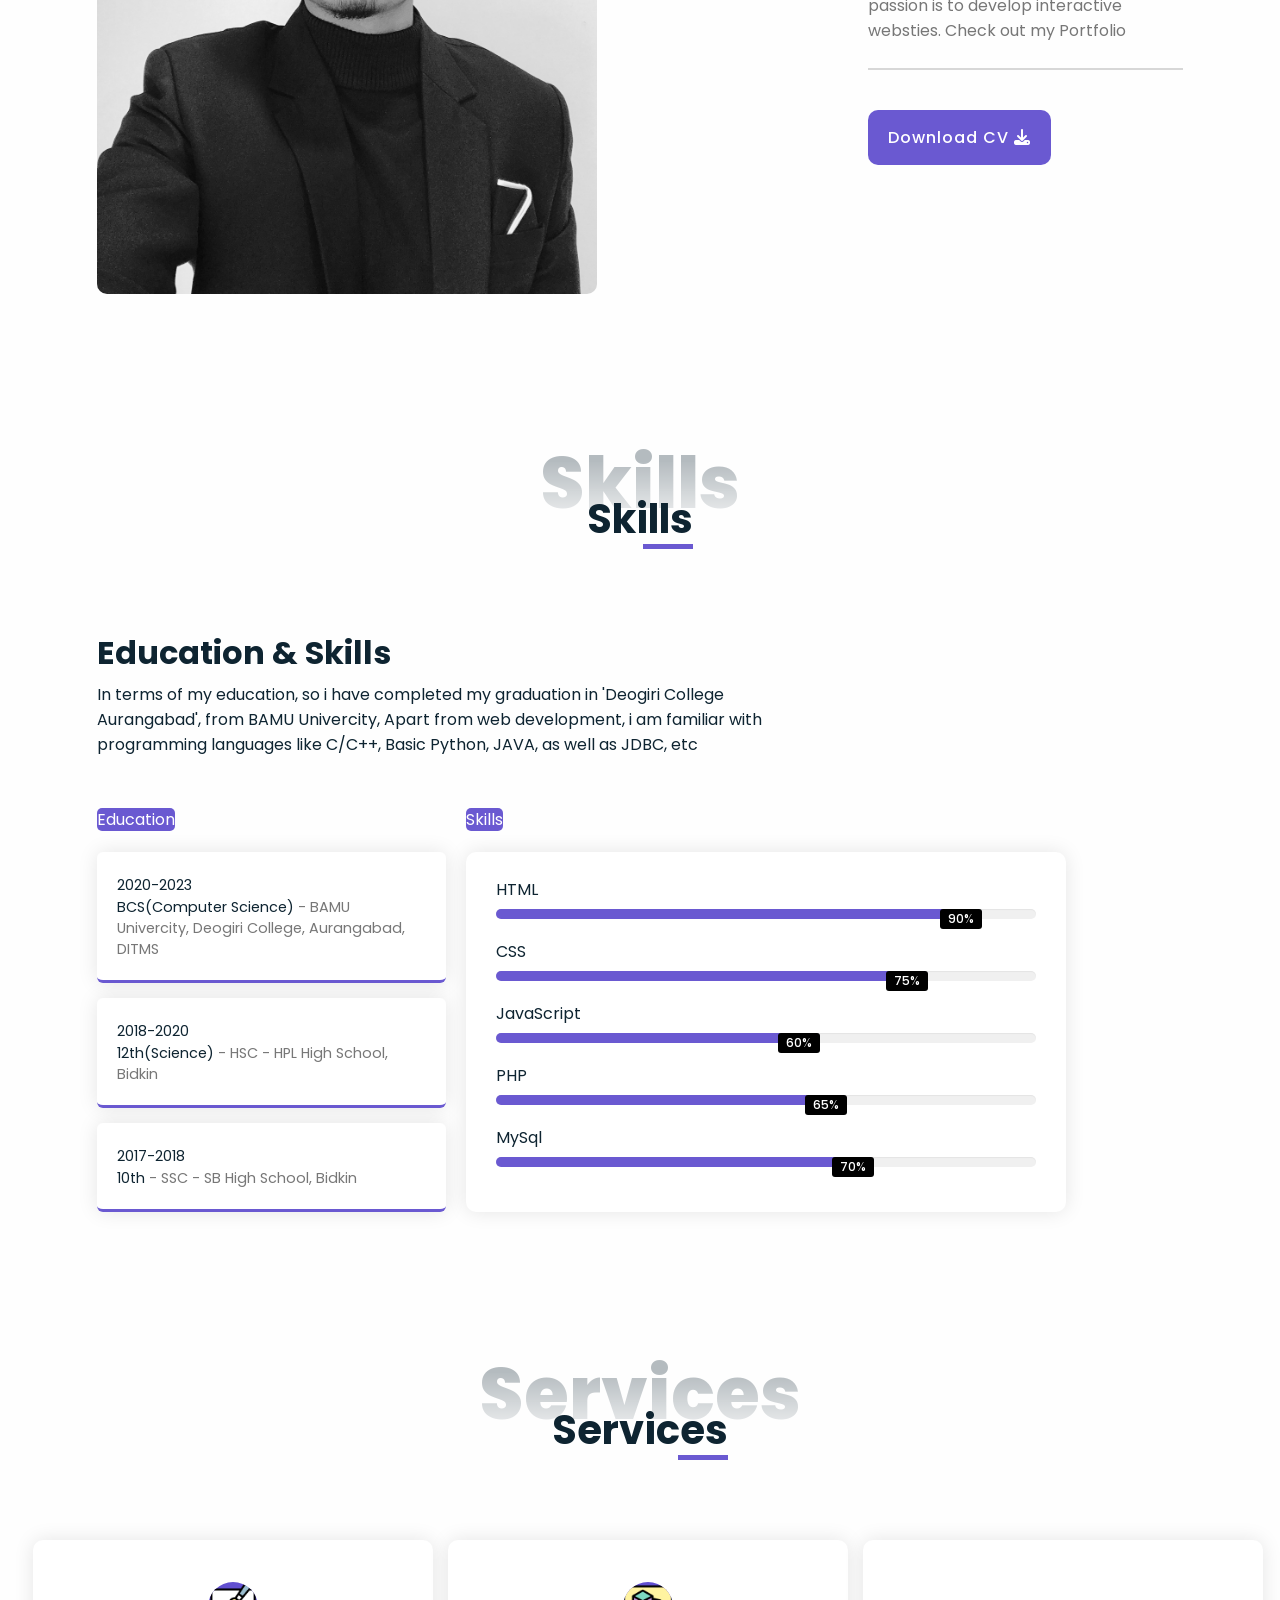
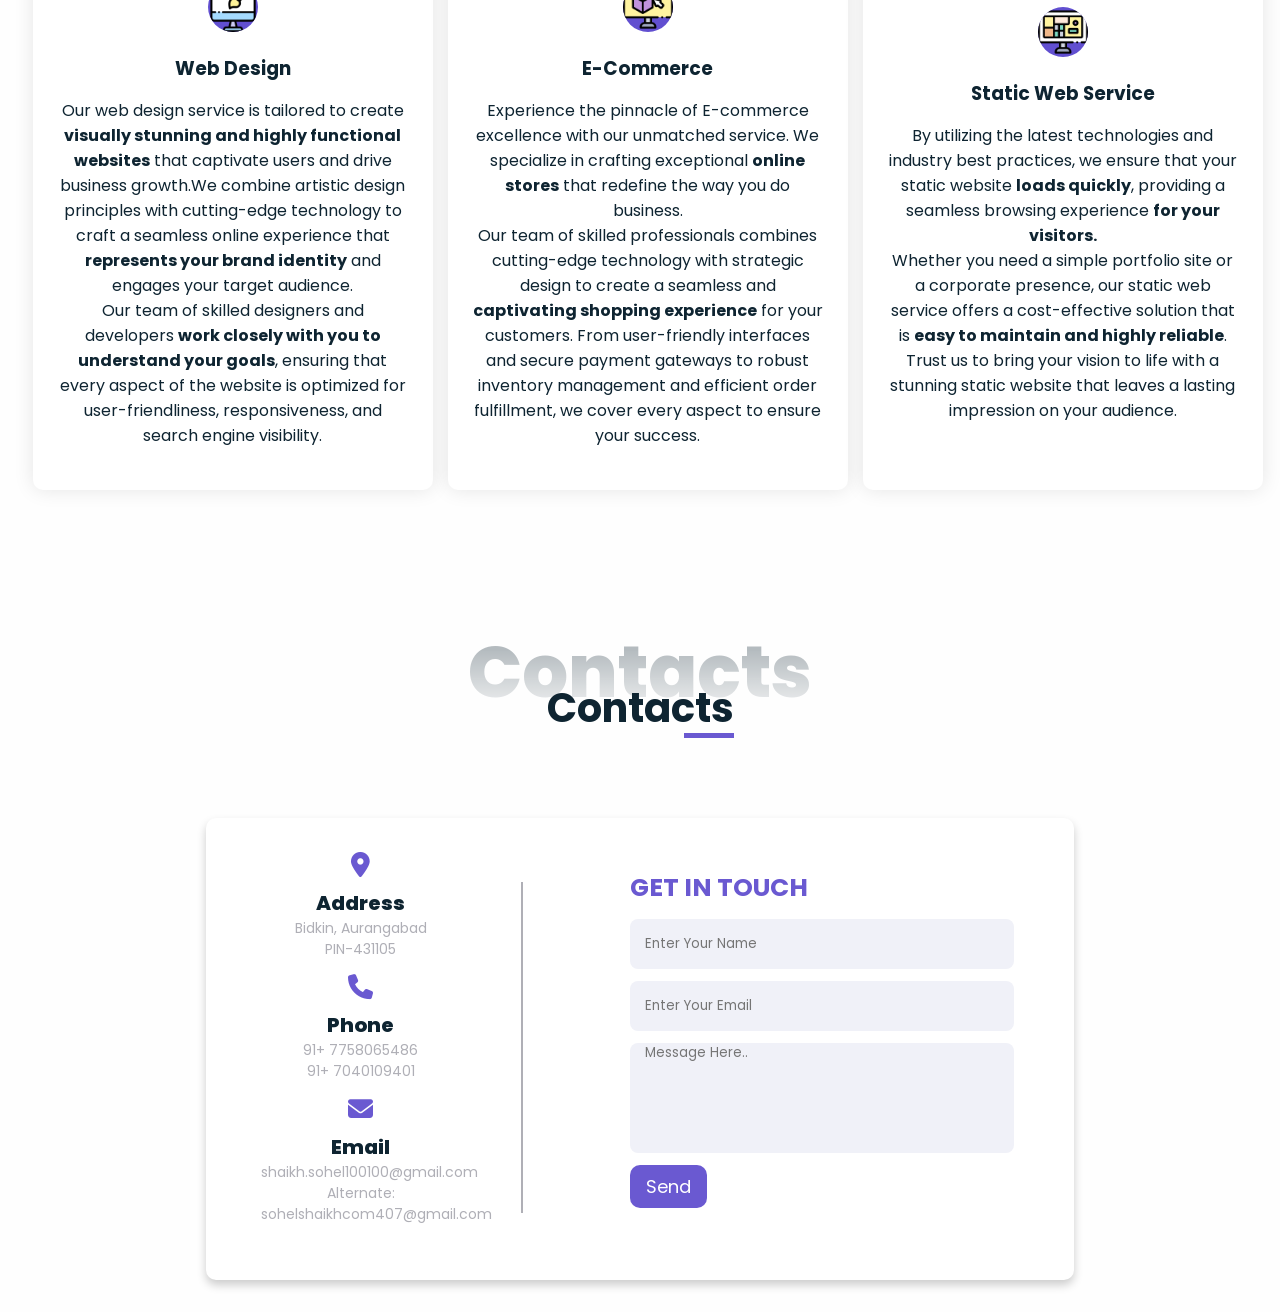
==== commit f1bba70b: "Add files via upload" ====
--- a/index.html
+++ b/index.html
@@ -46,7 +46,7 @@
                 <a href="#contacts" class="btn">Contact Me <i class="fa fa-arrow-circle-right"></i></a>
             </div>
             <div class="home-img">
-                <img src="Images/main-img.png" alt="error">
+                <img src="Images/main-img2.png" alt="error">
             </div>
         </div>
         <a href="#about" class="scroll-down">Scroll Down <i class="fas fa-arrow-down"></i></a>
@@ -61,7 +61,7 @@
             <h2 class="section-title-02">About Me</h2>
             <div class="content flex-center">
                 <div class="about-img">
-                    <img src="Images/about-img.png" alt="error">
+                    <img src="Images/about-img2.JPG" alt="error">
                 </div>
                 <div class="about-info">
                     <div class="description">
@@ -71,7 +71,7 @@
                     </div>
                     <ul class="professional-list">
                         <li class="list-item">
-                            <a href="https://www.mediafire.com/file/l3ec0ldaxnbcbvs/New_Resume.pdf/file" class="btn" target="_blank" >Download CV <i class="fas fa-download"></i></a>
+                            <a href="https://www.mediafire.com/file/za5odevanu8aaag/SOHEL%2527s_RESUME.pdf/file" class="btn" target="_blank" >Download CV <i class="fas fa-download"></i></a>
                         </li>
                     </ul>
                 </div>
--- a/style.css
+++ b/style.css
@@ -199,7 +199,7 @@
 }
 
 .home-container .home-img img{
-    width:85%;
+    width:100%;
     transform: translate(0,0);
 }
 
